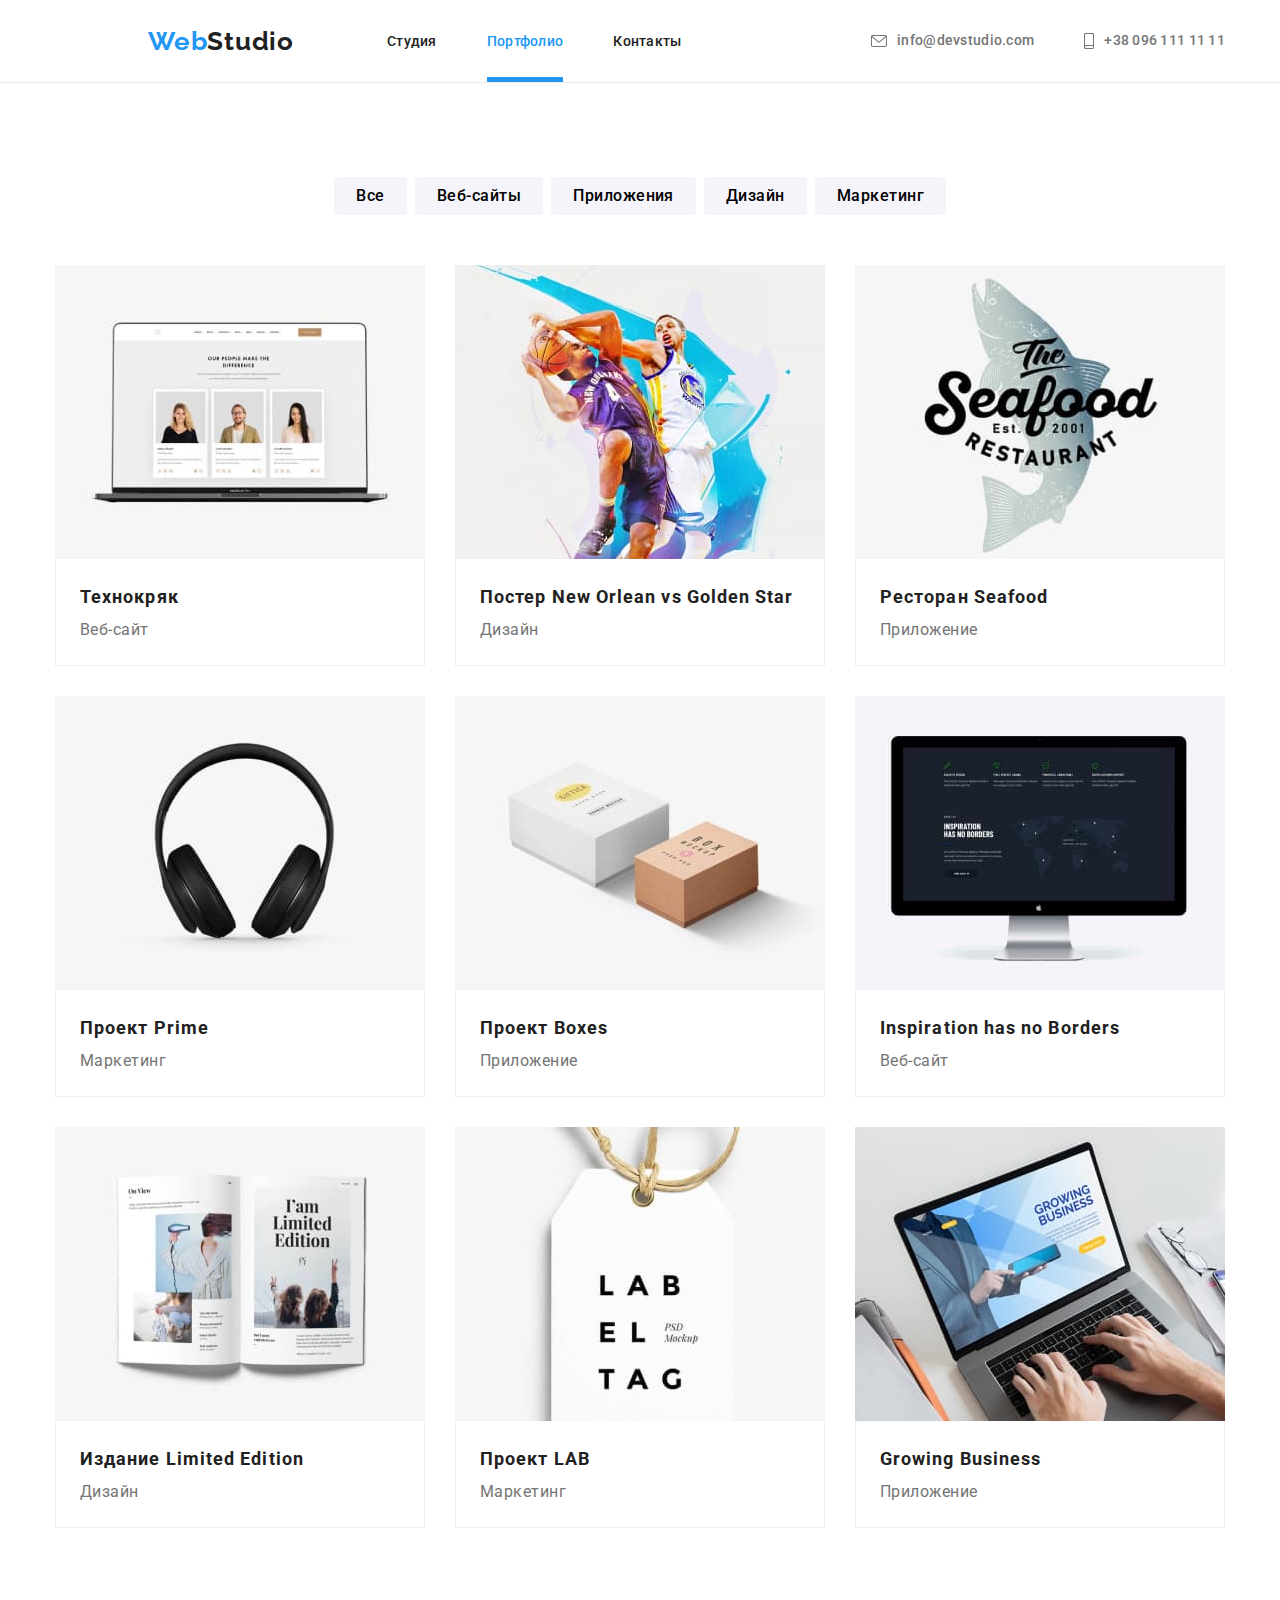
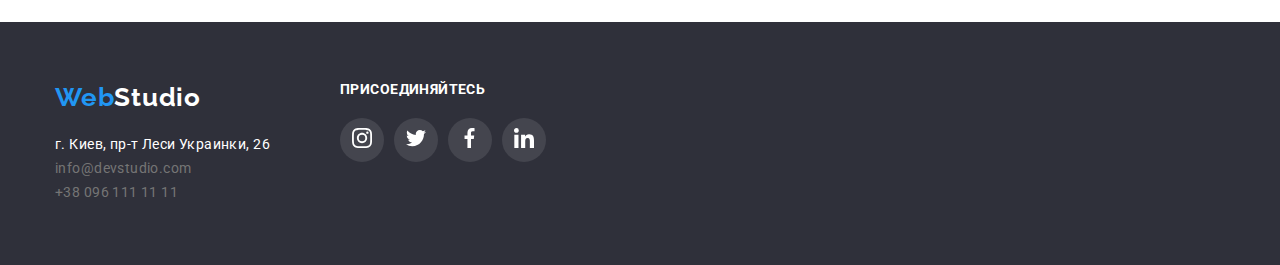
==== portfolio.html @ f40e2939 "Перенесення з hw05-tato" ====
<!DOCTYPE html>
<html lang="en">
<head>
    <meta charset="UTF-8">
    <meta http-equiv="X-UA-Compatible" content="IE=edge">
    <meta name="viewport" content="width=device-width, initial-scale=1.0">
    <title>portfolio</title>
        <!-- Підключення стилів для нормалізації для всіх браузерів -->
    <link rel="stylesheet" href="https://cdnjs.cloudflare.com/ajax/libs/modern-normalize/1.1.0/modern-normalize.min.css">
        <!-- Підключення шрифтів -->
    <link rel="preconnect" href="https://fonts.googleapis.com">
    <link rel="preconnect" href="https://fonts.gstatic.com" crossorigin>
    <link href="https://fonts.googleapis.com/css2?family=Raleway:wght@700&family=Roboto:wght@400;500;700;900&display=swap"
        rel="stylesheet">
        <!-- Підключення стилів  -->
    <link rel="stylesheet" href="./css/style.css">
</head>
    <body>

        <header class="header">
           <div class="container">
                <div class="nav">
                
                    <a href="./index.html" class="logo"><span class="header-logo-decor">Web</span>Studio</a>
                
                    <nav class="nav">
                        <ul class="nav-list">
                            <li class="nav-list-item"><a href="./index.html" class="nav-link">Студия</a></li>
                            <li class="nav-list-item"><a href="./portfolio.html" class="nav-link nav-link-active">Портфолио</a></li>
                            <li class="nav-list-item"><a href="#" class="nav-link">Контакты</a></li>
                        </ul>
                    </nav>
                
                    <ul class="contacts">
                        <li class="item">
                            <a href="mailto:info@devstudio.com" class="contacts-contact">
                                <svg class="icon-contact" width="16px" height="12px">
                                    <use href="./images/icons.svg#icon-email"></use>
                                </svg>
                                info@devstudio.com</a>
                        </li>
                        <li class="item">
                            <a href="tel:+380961111111" class="contacts-contact">
                                <svg class="icon-contact" width="10px" height="16px">
                                    <use href="./images/icons.svg#icon-phone"></use>
                                </svg>
                                +38 096 111 11 11</a>
                        </li>
                    </ul>
                
                </div>
           </div>
        </header>

    <main>

        <section class="section">
            <div class="container">
                 <h1 class="none">Приклади робіт</h1>

                    <ul class="buttons-list">
                        <li class="button-item"><button type="button" class="buttons-button">Все</button></li>
                        <li class="button-item"><button type="button" class="buttons-button">Веб-сайты</button></li>
                        <li class="button-item"><button type="button" class="buttons-button">Приложения</button></li>
                        <li class="button-item"><button type="button" class="buttons-button">Дизайн</button></li>
                        <li class="button-item"><button type="button" class="buttons-button">Маркетинг</button></li>
                    </ul>

                    <ul class="exemples-list">

                        <li class="exemples-item">

                           <a href="#" class="exemples-link">
                                <div class="exemples-hover">
                                                                          
                                    <div class="exempeles-img">
                                        <img src="./images/portfolio/tehnocryk (1).jpg" alt="картинка ноутбука з розробленим сайтом" width="370">
                                        <div class="exemples-product">
                                            <p class="exemples-product-text">
                                                Технокряк это современная площадка распространения коронавируса. Компании используют эту платформу для цифрового
                                                шпионажа и атак на защищённые сервера конкурентов.
                                            </p>
                                        </div>
                                    </div>                                       
                                                                               
                                    <div class="exemple-text">
                                        <h2 class="exemples-title">Технокряк</h2>
                                        <p class="exempel-type">Веб-сайт</p>
                                    </div>                                                                                                  
                                    
                                </div>
                           </a>
                        </li>
            
                        <li class="exemples-item">
                            
                            <a href="#" class="exemples-link">
                               <div class="exemples-hover">

                                    <div class="exempeles-img">
                                        <img src="./images/portfolio/poster (1).jpg" alt="картинка гравців в баскетбол" width="370">
                                        <div class="exemples-product">
                                            <p class="exemples-product-text">
                                                Технокряк это современная площадка распространения коронавируса. Компании используют эту платформу для цифрового
                                                шпионажа и атак на защищённые сервера конкурентов.
                                            </p>
                                        </div>
                                    </div>
                                   
                                    <div class="exemple-text">
                                        <h2 class="exemples-title">Постер New Orlean vs Golden Star</h2>
                                        <p class="exempel-type">Дизайн</p>
                                    </div>
                               </div>
                            </a>
                            
                        </li>
            
                        <li class="exemples-item">
                           
                            <a href="#" class="exemples-link">
                               <div class="exemples-hover">
                                   <div class="exempeles-img">
                                        <img src="./images/portfolio/restaurant (1).jpg" alt="зображення логотипу ресторану" width="370">
                                        <div class="exemples-product">
                                            <p class="exemples-product-text">
                                                Технокряк это современная площадка распространения коронавируса. Компании используют эту платформу для цифрового
                                                шпионажа и атак на защищённые сервера конкурентов.
                                            </p>
                                        </div>
                                    </div>

                                    <div class="exemple-text">
                                        <h2 class="exemples-title">Ресторан Seafood</h2>
                                        <p class="exempel-type">Приложение</p>
                                    </div>
                               </div>
                            </a>

                        </li>
            
                        <li class="exemples-item">
                           
                            <a href="#" class="exemples-link">
                               <div class="exemples-hover">
                                    <div class="exempeles-img">
                                        <img src="./images/portfolio/projec-prime (1).jpg" alt="зображення навушників" width="370">
                                        <div class="exemples-product">
                                            <p class="exemples-product-text">
                                                Технокряк это современная площадка распространения коронавируса. Компании используют эту платформу для цифрового
                                                шпионажа и атак на защищённые сервера конкурентов.
                                            </p>
                                        </div>
                                    </div>

                                    <div class="exemple-text">
                                        <h2 class="exemples-title">Проект Prime</h2>
                                        <p class="exempel-type">Маркетинг</p>
                                    </div>
                               </div>
                            </a>

                        </li>
            
                        <li class="exemples-item">
                           
                            <a href="#" class="exemples-link">
                                <div class="exemples-hover">

                                    <div class="exempeles-img">
                                        <img src="./images/portfolio/boxes (1).jpg" alt="зображення картонних коробок" width="370">
                                        <div class="exemples-product">
                                            <p class="exemples-product-text">
                                                Технокряк это современная площадка распространения коронавируса. Компании используют эту платформу для цифрового
                                                шпионажа и атак на защищённые сервера конкурентов.
                                            </p>
                                        </div>
                                    </div>

                                <div class="exemple-text">
                                    <h2 class="exemples-title">Проект Boxes</h2>
                                    <p class="exempel-type">Приложение</p>
                                </div>
                            </div>
                            </a>

                        </li>
            
                        <li class="exemples-item">
                            
                            <a href="#" class="exemples-link">
                                <div class="exemples-hover">

                                    <div class="exempeles-img">
                                        <img src="./images/portfolio/borders (1).jpg" alt="зображення монітору" width="370">
                                        <div class="exemples-product">
                                            <p class="exemples-product-text">
                                                Технокряк это современная площадка распространения коронавируса. Компании используют эту платформу для цифрового
                                                шпионажа и атак на защищённые сервера конкурентов.
                                            </p>
                                        </div>
                                    </div>

                                    <div class="exemple-text">
                                        <h2 class="exemples-title">Inspiration has no Borders</h2>
                                        <p class="exempel-type">Веб-сайт</p>
                                    </div>
                                </div>
                            </a>

                        </li>
            
                        <li class="exemples-item">
                            
                            <a href="#" class="exemples-link">
                                <div class="exemples-hover">

                                    <div class="exempeles-img">
                                        <img src="./images/portfolio/limited-idition (1).jpg" alt="зображення книги" width="370">
                                        <div class="exemples-product">
                                            <p class="exemples-product-text">
                                                Технокряк это современная площадка распространения коронавируса. Компании используют эту платформу для цифрового
                                                шпионажа и атак на защищённые сервера конкурентов.
                                            </p>
                                        </div>
                                    </div>
                                    
                                    <div class="exemple-text">
                                        <h2 class="exemples-title">Издание Limited Edition</h2>
                                        <p class="exempel-type">Дизайн</p>
                                    </div>
                                </div>
                            </a>

                        </li>
            
                        <li class="exemples-item">
                            
                            <a href="#" class="exemples-link">
                               <div class="exemples-hover">

                                    <div class="exempeles-img">
                                        <img src="./images/portfolio/lab (1).jpg" alt="зображення ярлика" width="370">
                                        <div class="exemples-product">
                                            <p class="exemples-product-text">
                                                Технокряк это современная площадка распространения коронавируса. Компании используют эту платформу для цифрового
                                                шпионажа и атак на защищённые сервера конкурентов.
                                            </p>
                                        </div>
                                    </div>
                                    
                                    <div class="exemple-text">
                                        <h2 class="exemples-title">Проект LAB</h2>
                                        <p class="exempel-type">Маркетинг</p>
                                    </div>
                               </div>
                            </a>

                        </li>
            
                        <li class="exemples-item">
                            
                            <a href="#" class="exemples-link">
                               <div class="exemples-hover">

                                    <div class="exempeles-img">
                                        <img src="./images/portfolio/growing-business (1).jpg" alt="зображення ноутбука з додатком" width="370">
                                        <div class="exemples-product">
                                            <p class="exemples-product-text">
                                                Технокряк это современная площадка распространения коронавируса. Компании используют эту платформу для цифрового
                                                шпионажа и атак на защищённые сервера конкурентов.
                                            </p>
                                        </div>
                                    </div>
                                    
                                    <div class="exemple-text">
                                        <h2 class="exemples-title">Growing Business</h2>
                                        <p class="exempel-type">Приложение</p>
                                    </div>
                               </div>
                            </a>

                        </li>            
                    </ul>          
              
            </div>  

        </section>       
        
    </main>

    <footer class="footer">
    
        <div class="container footer-blok">
            <div class="address">
                <a href="./index.html" class="footer-logo"><span class="footer-logo-decor">Web</span>Studio</a>
                <address>
                    <ul class="footer-adress-list">
                        <li><a href="#" class="address-post">г. Киев, пр-т Леси Украинки, 26</a></li>
                        <li><a href="mailto:info@devstudio.com" class="address-email">info@devstudio.com</a></li>
                        <li><a href="tel:+380961111111" class="address-tel">+38 096 111 11 11</a></li>
                    </ul>
                </address>
            </div>
            
            <div class="join">
                <h2 class="join-title">присоединяйтесь</h2>
                <ul class="join-list">
                    <li class="join-item">
                        <a href="#" class="join-link">
                            <svg class="join-img">
                                <use href="./images/icons.svg#icon-instagram"></use>
                            </svg>
                        </a>
                    </li>
                    <li class="join-item">
                        <a href="#" class="join-link">
                            <svg class="join-img">
                                <use href="./images/icons.svg#icon-twitter"></use>
                            </svg>
                        </a>
                    </li>
                    <li class="join-item">
                        <a href="#" class="join-link">
                            <svg class="join-img">
                                <use href="./images/icons.svg#icon-facebook"></use>
                            </svg>
                        </a>
                    </li>
                    <li class="join-item">
                        <a href="#" class="join-link">
                            <svg class="join-img">
                                <use href="./images/icons.svg#icon-linkedin"></use>
                            </svg>
                        </a>
                    </li>
                </ul>
            </div>
        </div>
    
    </footer>

    </body>
</html>
---- css/style.css ----
/* Загальні налуштування для всієї сторінки */
:root {
  --text-color: #212121;
  --hover-color: #2196f3;
  --second-color: #757575;
  --background-color: #2f303a;
  --wait: #ffffff;
  --buttom-color: #f5f4fa;
  --icon-color: #afb1b8;
  --border-color: #eeeeee;
}

ul {
  padding: 0;
  margin: 0px;
  list-style-type: none;
}

body {
  font-family: "Roboto";
  color: var(--text-color);
}

h1,
h2,
h3,
p,
ul {
  margin: 0;
  padding: 0;
}

.container {
  max-width: 1200px;
  padding: 0 15px;
  margin-left: auto;
  margin-right: auto;
}

.section {
  padding-top: 94px;
  padding-bottom: 94px;
}

/* HEADER */

.header {
  border-bottom: 1px solid #ececec;
}

.nav {
  display: flex;
  align-items: center;
}

.logo {
  text-decoration: none;
  font-family: "Raleway";
  font-size: 26px;
  font-weight: 700;
  line-height: 1.19;
  letter-spacing: 0.03em;
  color: var(--text-color);
}

.header-logo-decor {
  color: var(--hover-color);
}

.logo:hover,
.logo:focus {
  color: var(--hover-color);
  background-color: var(--wait);
  transition-duration: 250ms;
}

.nav {
  margin-left: 93px;
}

.nav-list {
  display: flex;
}

.nav-list-item + .nav-list-item {
  margin-left: 50px;
}

.nav-list-item {
  position: relative;
  padding: 32px 0;
}

.nav-link {
  padding: 32px 0;
  text-decoration: none;
  font-weight: 500;
  font-size: 14px;
  line-height: 1.14;
  letter-spacing: 0.02em;
  color: var(--text-color);
}

.nav-link:hover,
.nav-link:focus {
  color: var(--hover-color);
  background: var(--whait);
  transition-duration: 250ms;
}

.nav-link-active {
  color: var(--hover-color);
}

.nav-link-active::after {
  content: "";
  display: block;
  width: 100%;
  height: 5px;
  background: var(--hover-color);

  position: absolute;
  left: 0;
  bottom: 0;
}

.contacts {
  display: flex;
  margin-left: auto;
}

.contacts .item + .item {
  margin-left: 50px;
}

.contacts-contact {
  display: flex;
  align-items: center;
  padding: 32px 0;
  text-decoration: none;
  font-weight: 500;
  font-size: 14px;
  line-height: 1.14;
  color: var(--second-color);
  letter-spacing: 0.02em;
  fill: var(--second-color);
}

.icon-contact {
  margin-right: 10px;
  align-items: baseline;
}

.contacts-contact:hover,
.icon-contact:hover,
.contacts-contact:focus,
.icon-contact:focus {
  color: var(--hover-color);
  fill: var(--hover-color);
  background: var(--white);
  transition-duration: 250ms;
}

/* BANER SECTION */

.baner {
  background-color: var(--background-color);
  text-align: center;

  max-width: 1600px;
  background-image: linear-gradient(
      to right,
      rgba(47, 48, 58, 0.4),
      rgba(47, 48, 58, 0.4)
    ),
    url("../images/index/baner_svg.svg");
  padding-top: 200px;
  padding-bottom: 200px;
}

.baner-container {
  justify-content: center;
}

.baner-title {
  margin-bottom: 30px;

  color: var(--wait);
  font-weight: 900;
  font-size: 44px;
  line-height: 1.36;
  letter-spacing: 0.06em;
  text-transform: uppercase;
}

.baner-button {
  width: 200px;
  height: 50px;

  font-family: roboto;
  background-color: var(--hover-color);
  color: var(--wait);

  box-shadow: 0px 4px 4px rgba(0, 0, 0, 0.15);
  border-radius: 4px;
  cursor: pointer;
}

.baner-button:hover,
:focus {
  color: var(--second-color);
  transition-duration: 250ms;
}

/* SKILLS SECTION*/

.none {
  position: absolute;
  width: 1px;
  height: 1px;
  margin: -1px;
  padding: 0;
  overflow: hidden;
  border: 0;
  clip: rect(0 0 0 0);
}

.skills-list {
  display: flex;
}

.skills-item + .skills-item {
  margin-left: 30px;
}

.skills-title {
  margin-bottom: 10px;
  font-weight: 700;
  font-size: 14px;
  line-height: 1.14;
  color: var(--text-color-color);
  letter-spacing: 0.03em;
  text-transform: uppercase;
}

.skills-text {
  margin-top: 0px;
  font-weight: normal;
  font-size: 14px;
  line-height: 1.71;
  letter-spacing: 0.03em;
  color: var(--second-color);
}

.skills-img {
  display: inline-flex;
  align-items: center;
  justify-content: center;
  width: 270px;
  height: 120px;
  background: var(--buttom-color);
  justify-content: center;
}

.s-item {
  border-radius: 4px;
  width: 70px;
  height: 70px;
}

/* WHAT WE DO SECTION */

.what-we-do {
  padding-top: 0px;
}

.what-we-do-list {
  display: flex;
}

.what-we-do-img + .what-we-do-img {
  margin-left: 30px;
}

.what-we-do-title {
  text-align: center;
  margin-bottom: 50px;

  font-weight: 700;
  font-size: 36px;
  line-height: 1.16;
  letter-spacing: 0.03em;
}

img {
  display: block;
  max-width: 100%;
  height: auto;
}

.what-we-do-img {
  position: relative;
}

.what-we-do-poster {
  width: 100%;
  height: 70px;
  background: rgba(47, 48, 58, 0.8);

  position: absolute;
  bottom: 0;
  left: 0;
}

.what-we-do-text {
  font-weight: 700;
  font-size: 14px;
  line-height: 1.14;
  text-align: center;
  letter-spacing: 0.03em;
  text-transform: uppercase;
  color: var(--wait);

  padding-top: 27px;
  padding-bottom: 27px;
}

/* WE SECTION */

.we {
  background-color: var(--buttom-color);
}

.we-title {
  font-weight: 700;
  font-size: 36px;
  line-height: 1.16;
  letter-spacing: 0.03em;
  text-align: center;

  margin-bottom: 50px;
}

.we-list {
  display: flex;
  padding-bottom: 94px;
}

.we-list-item + .we-list-item {
  margin-left: 30px;
}

.we-list-item {
  border-radius: 0px 0px 4px 4px;
  box-shadow: 0px 1px 3px rgba(0, 0, 0, 0.12), 0px 1px 1px rgba(0, 0, 0, 0.14),
    0px 2px 1px rgba(0, 0, 0, 0.2);
}

.we-block {
  margin-top: 30px;
}

.we-name {
  margin-top: 0;
  margin-bottom: 10px;
  text-align: center;

  font-weight: 500;
  font-size: 16px;
  line-height: 1.18;
  letter-spacing: 0.03em;
  color: var(--text-color);
}

.we-proffesion {
  margin-top: 0;
  margin-bottom: 30px;
  text-align: center;
  font-size: 16px;
  line-height: 1.18;
  letter-spacing: 0.03em;
  color: var(--second-color);
}

.social {
  display: flex;
  justify-content: center;
}

.social-links + .social-links {
  margin-left: 10px;
}

.social-item {
  width: 20px;
  height: 20px;
}

.social-links {
  display: inline-flex;
  justify-content: center;
  align-items: center;
  width: 44px;
  height: 44px;
  border-radius: 50%;
  fill: #afb1b8;
  margin-bottom: 42px;
}

.social-links:hover {
  width: 44px;
  height: 44px;
  border-radius: 50%;
  background: var(--hover-color);
  fill: var(--wait);
  transition-duration: 250ms;
}

.social-links:focus {
  fill: var(--wait);
  transition-duration: 250ms;
}

/* CLIENT SECTION */

.client-logo {
  display: flex;
  justify-content: center;
}

.client-title {
  font-weight: 700;
  font-size: 36px;
  line-height: 42px;
  text-align: center;
  letter-spacing: 0.03em;
  padding-bottom: 50px;
}

.client-link {
  display: inline-flex;
  align-items: center;
  justify-content: center;
  width: 170px;
  height: 92px;
  border: 1px solid var(--icon-color);
  box-sizing: border-box;
  border-radius: 4px;

  fill: var(--icon-color);
}

.client-link:hover,
.client-link:focus {
  background: var(--whait);
  fill: var(--hover-color);
  border: 1px solid var(--hover-color);
  cursor: pointer;
  transition-duration: 250ms;
}

.client-item + .client-item {
  margin-left: 30px;
}

.client-1 {
  width: 41px;
  height: 47px;
}

.client-2 {
  width: 40px;
  height: 52px;
}

.client-3 {
  width: 44px;
  height: 41px;
}

.client-4 {
  width: 84px;
  height: 41px;
}

.client-5 {
  width: 63px;
  height: 45px;
}

.client-6 {
  width: 94px;
  height: 44px;
}

/* FOOTER для всіх сторінок*/

.footer {
  background-color: var(--background-color);
  padding-top: 60px;
  padding-bottom: 60px;
}

.footer-blok {
  display: flex;
}

.footer-logo {
  text-decoration: none;
  color: var(--wait);
  font-family: Raleway;
  font-weight: 700;
  font-size: 26px;
  line-height: 1.19;
  letter-spacing: 0.03em;
}

.footer-logo-decor {
  color: var(--hover-color);
}

.footer-logo:hover,
.footer-logo:focus {
  color: var(--hover-color);
  background-color: var(--second-color);
  transition-duration: 250ms;
}

address {
  margin-top: 20px;
}

.address-post {
  font-style: normal;
  text-decoration: none;
  font-size: 14px;
  line-height: 1.71;
  letter-spacing: 0.03em;
  color: var(--wait);
}

.address-email,
.address-tel {
  font-style: normal;
  text-decoration: none;
  font-weight: normal;
  font-size: 14px;
  line-height: 1.71;
  letter-spacing: 0.03em;
  color: var(--second-color);
}

.address-email:hover,
:focus,
.address-tel:hover,
:focus,
.address-post:hover,
:focus {
  color: var(--hover-color);
  transition-duration: 250ms;
}

.join {
  margin-left: 70px;
}

.join-title {
  font-weight: 700;
  font-size: 14px;
  line-height: 1.14;
  letter-spacing: 0.03em;
  text-transform: uppercase;

  color: var(--wait);
  margin-bottom: 20px;
}

.join-list {
  display: flex;
}

.join-item + .join-item {
  margin-left: 10px;
}

.join-item {
  display: inline-flex;
  justify-content: center;
  align-items: center;
  width: 44px;
  height: 44px;
  border-radius: 50%;
  background: rgba(255, 255, 255, 0.1);
}

.join-item:hover,
.join-item:focus {
  background-color: var(--hover-color);
  cursor: pointer;
  transition-duration: 250ms;
}

.join-img {
  width: 20px;
  height: 20px;
  fill: var(--wait);
}

/* СТОРІНКА PORTFOLIO */

/* BUTTON SECTION */

.buttons-button {
  border: 0;
  background-color: var(--buttom-color);
  border-radius: 4px;
  cursor: pointer;
  font-weight: 500;
  font-size: 16px;
  line-height: 1.62;
  letter-spacing: 0.03em;

  min-width: 73px;
  padding: 6px 22px;
}

.buttons-button:hover,
:focus {
  background-color: var(--hover-color);
  color: var(--wait);
  transition-duration: 250ms;
  box-shadow: 0px 3px 1px rgba(0, 0, 0, 0.1), 0px 1px 2px rgba(0, 0, 0, 0.08),
    0px 2px 2px rgba(0, 0, 0, 0.12);
}

.buttons-list {
  display: flex;
  justify-content: center;
  margin-bottom: 50px;
}

.button-item + .button-item {
  margin-left: 8px;
}

/* EXEMPL SECTION*/

.exemples-item {
  position: relative;
  margin-left: 30px;
  margin-top: 30px;
  flex-basis: calc((100% - 90px) / 3);
}

.exemples-link {
  text-decoration: none;
}

.test::before {
  position: absolute;
  content: "";
  width: 100%;
  height: 100%;
  background: rgba(33, 150, 243, 0.9);
}

.exemples-link:hover,
.exemples-link:focus {
  box-sizing: border-box;
  transition-duration: 250ms;
}

.exemple-text {
  padding: 20px 24px;
  border-bottom: 1px solid var(--border-color);
  border-right: 1px solid var(--border-color);
  border-left: 1px solid var(--border-color);
}

.exemples-title {
  font-weight: 700;
  font-size: 18px;
  line-height: 2;
  letter-spacing: 0.06em;
  color: var(--text-color);
}

.exemples-list {
  display: flex;
  flex-wrap: wrap;
  margin-left: -30px;
  margin-top: -30px;
}

.exempel-type {
  font-size: 16px;
  line-height: 1.87;
  letter-spacing: 0.03em;
  color: var(--second-color);
}
.exemples-hover:hover {
  box-shadow: 0px 1px 1px rgba(0, 0, 0, 0.12), 0px 4px 4px rgba(0, 0, 0, 0.06),
    1px 4px 6px rgba(0, 0, 0, 0.16);
  transition-duration: 250ms;
}

.exemples-hover:hover .exemples-product {
  transform: translateY(0);
  transform: transform 250ms cubic-bezier(0.4, 0, 0.2, 1);
}

.exempeles-img {
  position: relative;
  overflow: hidden;
}

.exemples-product {
  position: absolute;
  top: 0;
  left: 0;

  width: 100%;
  height: 100%;
  background: rgba(33, 150, 243, 0.9);

  transform: translateY(100%);
  transition: transform 250ms cubic-bezier(0.4, 0, 0.2, 1);
}

.exemples-product-text {
  font-size: 18px;
  line-height: 1.55;
  letter-spacing: 0.03em;
  color: var(--wait);

  padding: 24px 63px;
}

/* MODAL */

.backdrop {
  position: fixed;
  top: 0;
  left: 0;
  width: 100%;
  height: 100%;

  background: rgba(0, 0, 0, 0.2);
}

.modal {
  position: absolute;
  width: 528px;
  height: 581px;
  top: 50%;
  left: 50%;
  transform: translate(-50%, -50%);
  background: var(--wait);
}

.close {
  position: absolute;
  top: 17px;
  right: 17px;

  width: 11px;
  height: 11px;

  cursor: pointer;
  border: none;
  background-image: url("../images/index/close.svg");
}

.backdrop.is-hidden {
  opacity: 0;
  pointer-events: none;
}
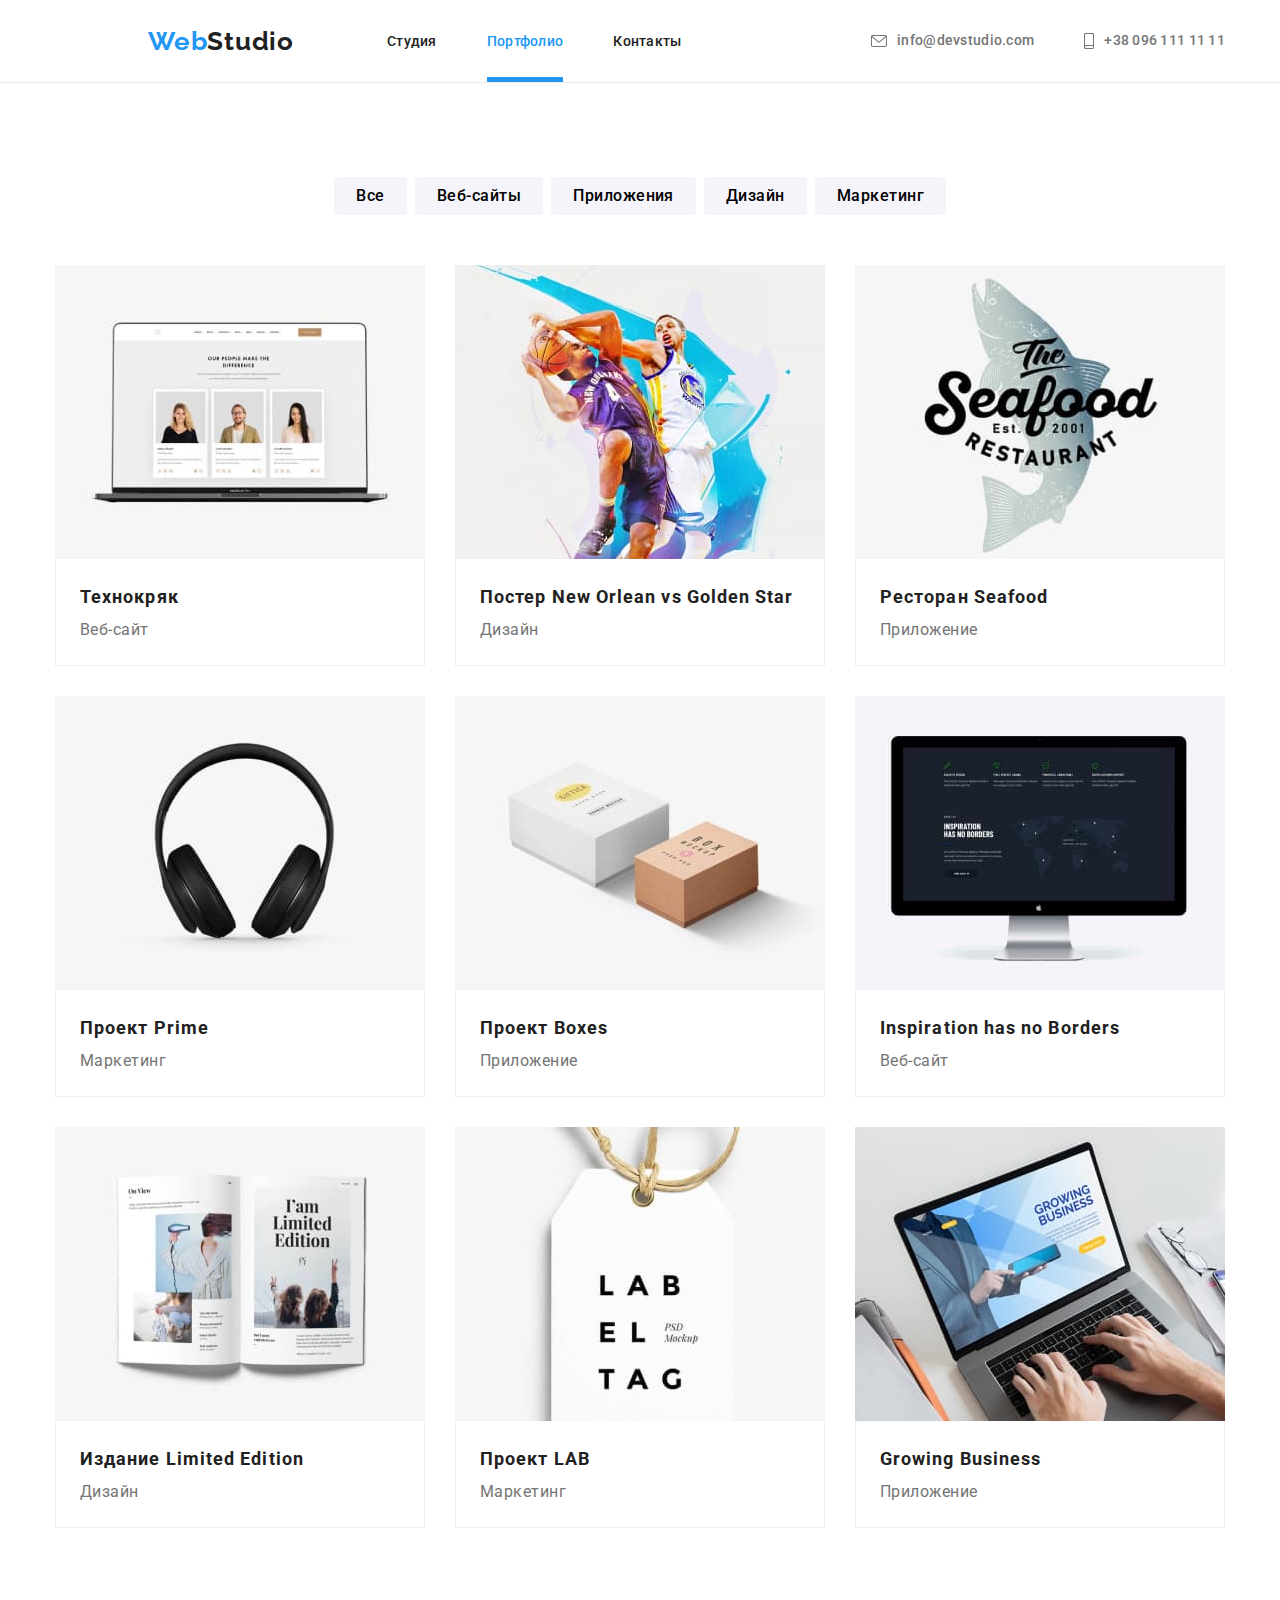
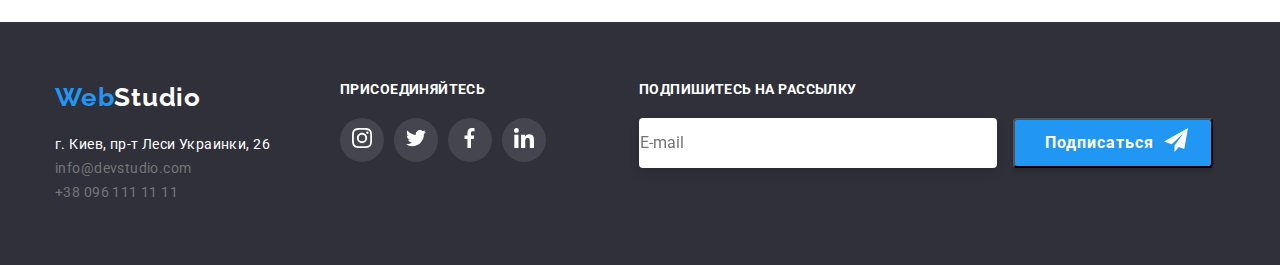
==== commit 634a56b1: "Додано підписку в футер" ====
--- a/portfolio.html
+++ b/portfolio.html
@@ -336,6 +336,21 @@
                     </li>
                 </ul>
             </div>
+
+            <div class="subscribe">
+                <h2 class="subscribe-title">Подпишитесь на рассылку</h2>
+                <input type="email" name="user-email" class="subscribe-input" placeholder="E-mail">
+            
+                <button href="#" class="subscribe-button">
+                    <p class="subscribe-button-text">Подписаться
+                        <svg class="subscribe-button-img">
+                            <use href="images/icons.svg#icon-telegram"></use>
+                        </svg>
+                    </p>
+            
+                </button>            
+            </div>
+
         </div>
     
     </footer>
--- a/css/style.css
+++ b/css/style.css
@@ -559,7 +559,7 @@
   color: var(--hover-color);
   transition-duration: 250ms;
 }
-
+/* FOOTER - section join */
 .join {
   margin-left: 70px;
 }
@@ -606,6 +606,65 @@
   fill: var(--wait);
 }
 
+/* FOOTER - section subscribe */
+.subscribe {
+  margin-left: 93px;
+}
+.subscribe-title {
+  font-weight: 700;
+  font-size: 14px;
+  line-height: 1.14;
+  letter-spacing: 0.03em;
+  text-transform: uppercase;
+
+  color: var(--wait);
+  margin-bottom: 20px;
+}
+
+.subscribe-input {
+  width: 358px;
+  height: 50px;
+  border: 1px solid rgba(255, 255, 255, 0.3);
+  filter: drop-shadow(0px 4px 4px rgba(0, 0, 0, 0.15));
+  border-radius: 4px;
+}
+
+.subscribe-input:focus {
+  background: var(--wait);
+  color: var(--text-color);
+}
+
+.subscribe-button {
+  width: 200px;
+  height: 50px;
+  padding-left: 30px;
+  margin-left: 12px;
+
+  box-shadow: 0px 4px 4px rgba(0, 0, 0, 0.15);
+  border-radius: 4px;
+  background: var(--hover-color);
+
+  cursor: pointer;
+}
+
+.subscribe-button-text {
+  font-weight: 700;
+  font-size: 16px;
+  line-height: 1.87;
+  letter-spacing: 0.06em;
+
+  text-align: left;
+
+  color: var(--wait);
+}
+
+.subscribe-button-img {
+  position: absolute;
+  width: 24px;
+  height: 24px;
+  margin-left: 10px;
+}
+
 /* СТОРІНКА PORTFOLIO */
 
 /* BUTTON SECTION */
@@ -750,28 +809,161 @@
 
 .modal {
   position: absolute;
+
   width: 528px;
   height: 581px;
   top: 50%;
   left: 50%;
+  padding: 40px;
+
   transform: translate(-50%, -50%);
   background: var(--wait);
 }
 
 .close {
   position: absolute;
-  top: 17px;
-  right: 17px;
-
-  width: 11px;
-  height: 11px;
+  top: 8px;
+  right: 8px;
+
+  width: 30px;
+  height: 30px;
+  padding: 0;
+  background: var(--wait);
+  border: 1px solid rgba(0, 0, 0, 0.1);
+  border-radius: 50%;
 
   cursor: pointer;
-  border: none;
-  background-image: url("../images/index/close.svg");
+}
+
+.close:hover {
+  fill: var(--hover-color);
 }
 
 .backdrop.is-hidden {
   opacity: 0;
   pointer-events: none;
 }
+
+textarea {
+  resize: none;
+}
+
+.modal-title {
+  margin-bottom: 12px;
+
+  text-align: center;
+
+  font-weight: 700;
+  font-size: 20px;
+  line-height: 1.15;
+  letter-spacing: 0.03em;
+}
+
+.form-items {
+  display: flex;
+  flex-direction: column;
+
+  margin-bottom: 10px;
+}
+
+.form-items > label {
+  margin-bottom: 4px;
+}
+
+.form-items-input {
+  padding-left: 40px;
+  height: 40px;
+  border: 1px solid rgba(33, 33, 33, 0.2);
+  border-radius: 4px;
+}
+
+.form-items-input:focus {
+  background: none;
+  color: var(--text-color);
+}
+
+.form-items-input:focus + .form-icon-img {
+  fill: var(--hover-color);
+}
+
+#commit {
+  widows: 100%;
+  height: 120px;
+  border: 1px solid rgba(33, 33, 33, 0.2);
+  border-radius: 4px;
+}
+
+.form-checkbox {
+  display: flex;
+  align-items: center;
+}
+
+.form-checkbox > input {
+  width: 16px;
+  height: 15px;
+  margin-right: 9px;
+}
+
+.form-checkbox > label {
+  font-size: 14px;
+  line-height: 1.71;
+  letter-spacing: 0.03em;
+  color: var(--second-color);
+}
+
+.contract {
+  margin-left: 5px;
+}
+
+.form-button {
+  padding: 10px 55px;
+
+  margin-top: 20px;
+
+  background: var(--hover-color);
+  box-shadow: 0px 4px 4px rgba(0, 0, 0, 0.15);
+  border-radius: 4px;
+  color: var(--wait);
+
+  font-weight: 700;
+  font-size: 16px;
+  line-height: 1.87;
+  letter-spacing: 0.06em;
+}
+
+.form-button:hover {
+  cursor: pointer;
+}
+
+.send-button {
+  display: flex;
+  justify-content: center;
+  align-items: center;
+}
+
+input {
+  padding: 0;
+  margin: 0;
+}
+
+textarea:focus {
+  background: none;
+  color: var(--text-color);
+}
+
+.icon-form {
+  position: relative;
+}
+
+.form-icon-img {
+  position: absolute;
+  top: 50%;
+  left: 15px;
+
+  transform: translatey(50%);
+
+  display: inline-block;
+
+  width: 12px;
+  height: 12px;
+}
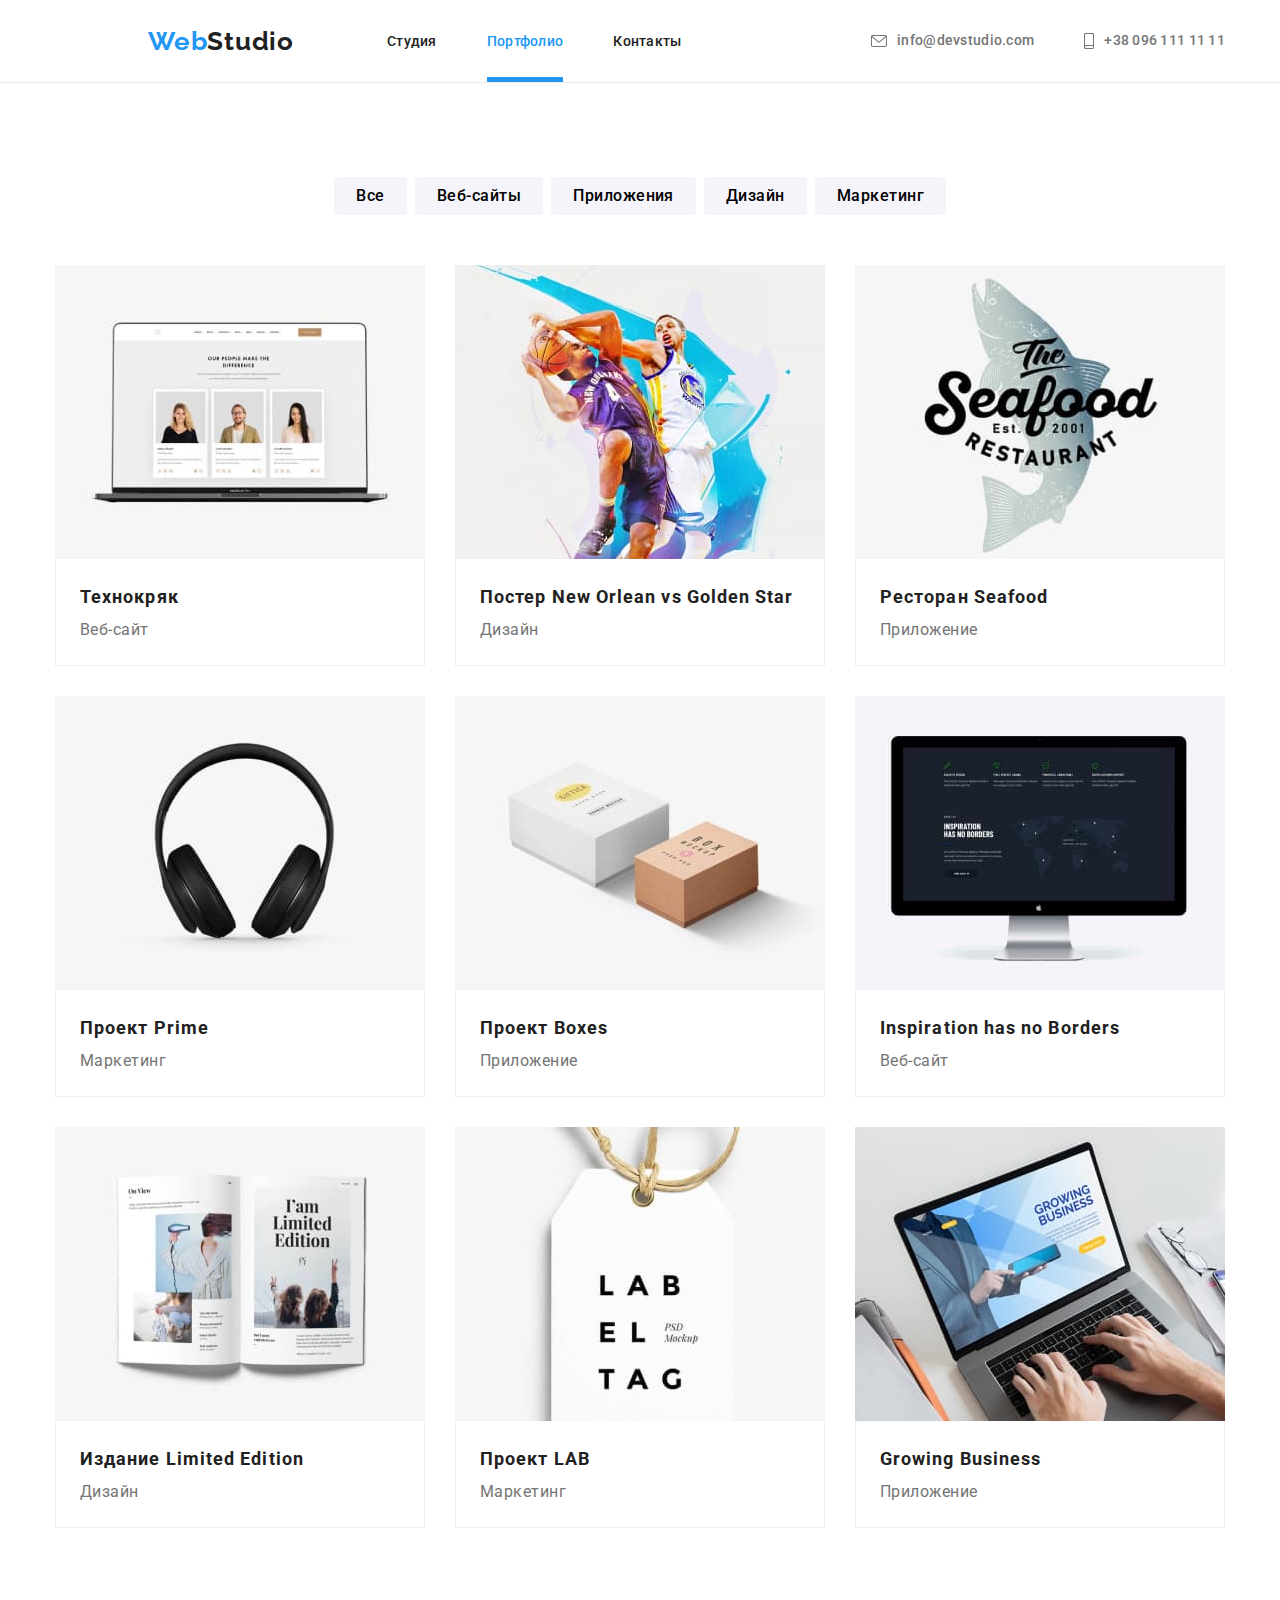
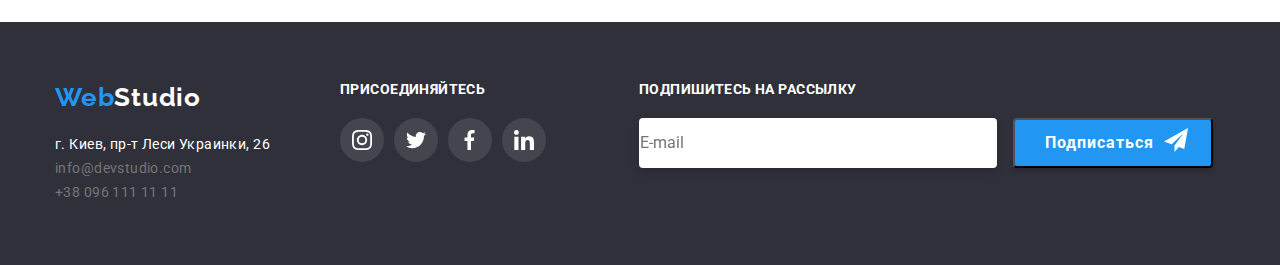
==== commit 607c3a07: "Футер портфоліо виправлено" ====
--- a/portfolio.html
+++ b/portfolio.html
@@ -338,17 +338,23 @@
             </div>
 
             <div class="subscribe">
+            
                 <h2 class="subscribe-title">Подпишитесь на рассылку</h2>
-                <input type="email" name="user-email" class="subscribe-input" placeholder="E-mail">
-            
-                <button href="#" class="subscribe-button">
-                    <p class="subscribe-button-text">Подписаться
-                        <svg class="subscribe-button-img">
-                            <use href="images/icons.svg#icon-telegram"></use>
-                        </svg>
-                    </p>
-            
-                </button>            
+                <form action="#">
+                    <input type="email" name="user-email" class="subscribe-input" placeholder="E-mail">
+            
+                    <button href="#" class="subscribe-button">
+            
+                        <p class="subscribe-button-text">Подписаться
+                            <svg class="subscribe-button-img">
+                                <use href="images/icons.svg#icon-telegram"></use>
+                            </svg>
+                        </p>
+            
+                    </button>
+                </form>
+            
+            
             </div>
 
         </div>
--- a/css/style.css
+++ b/css/style.css
@@ -54,6 +54,8 @@
 }
 
 .logo {
+  padding: 25px 0;
+
   text-decoration: none;
   font-family: "Raleway";
   font-size: 26px;
@@ -61,6 +63,8 @@
   line-height: 1.19;
   letter-spacing: 0.03em;
   color: var(--text-color);
+
+  transition: color 250ms cubic-bezier(0.4, 0, 0.2, 1);
 }
 
 .header-logo-decor {
@@ -70,8 +74,6 @@
 .logo:hover,
 .logo:focus {
   color: var(--hover-color);
-  background-color: var(--wait);
-  transition-duration: 250ms;
 }
 
 .nav {
@@ -99,13 +101,13 @@
   line-height: 1.14;
   letter-spacing: 0.02em;
   color: var(--text-color);
+
+  transition: color 250ms cubic-bezier(0.4, 0, 0.2, 1);
 }
 
 .nav-link:hover,
 .nav-link:focus {
   color: var(--hover-color);
-  background: var(--whait);
-  transition-duration: 250ms;
 }
 
 .nav-link-active {
@@ -137,6 +139,7 @@
   display: flex;
   align-items: center;
   padding: 32px 0;
+
   text-decoration: none;
   font-weight: 500;
   font-size: 14px;
@@ -144,6 +147,9 @@
   color: var(--second-color);
   letter-spacing: 0.02em;
   fill: var(--second-color);
+
+  transition: color 250ms cubic-bezier(0.4, 0, 0.2, 1);
+  transition: fill 250ms cubic-bezier(0.4, 0, 0.2, 1);
 }
 
 .icon-contact {
@@ -157,14 +163,12 @@
 .icon-contact:focus {
   color: var(--hover-color);
   fill: var(--hover-color);
-  background: var(--white);
-  transition-duration: 250ms;
 }
 
 /* BANER SECTION */
 
 .baner {
-  background-color: var(--background-color);
+  background: var(--background-color);
   text-align: center;
 
   max-width: 1600px;
@@ -198,7 +202,7 @@
   height: 50px;
 
   font-family: roboto;
-  background-color: var(--hover-color);
+  background: var(--hover-color);
   color: var(--wait);
 
   box-shadow: 0px 4px 4px rgba(0, 0, 0, 0.15);
@@ -207,9 +211,8 @@
 }
 
 .baner-button:hover,
-:focus {
-  color: var(--second-color);
-  transition-duration: 250ms;
+.baner-button:focus {
+  cursor: pointer;
 }
 
 /* SKILLS SECTION*/
@@ -328,7 +331,7 @@
 /* WE SECTION */
 
 .we {
-  background-color: var(--buttom-color);
+  background: var(--buttom-color);
 }
 
 .we-title {
@@ -343,7 +346,6 @@
 
 .we-list {
   display: flex;
-  padding-bottom: 94px;
 }
 
 .we-list-item + .we-list-item {
@@ -405,20 +407,14 @@
   border-radius: 50%;
   fill: #afb1b8;
   margin-bottom: 42px;
-}
-
-.social-links:hover {
-  width: 44px;
-  height: 44px;
-  border-radius: 50%;
+
+  transition: background, fill 250ms cubic-bezier(0.4, 0, 0.2, 1);
+}
+
+.social-links:hover,
+.social-links:focus {
   background: var(--hover-color);
   fill: var(--wait);
-  transition-duration: 250ms;
-}
-
-.social-links:focus {
-  fill: var(--wait);
-  transition-duration: 250ms;
 }
 
 /* CLIENT SECTION */
@@ -448,15 +444,15 @@
   border-radius: 4px;
 
   fill: var(--icon-color);
+
+  transition: border, fill 250ms cubic-bezier(0.4, 0, 0.2, 1);
 }
 
 .client-link:hover,
 .client-link:focus {
-  background: var(--whait);
   fill: var(--hover-color);
   border: 1px solid var(--hover-color);
   cursor: pointer;
-  transition-duration: 250ms;
 }
 
 .client-item + .client-item {
@@ -496,7 +492,7 @@
 /* FOOTER для всіх сторінок*/
 
 .footer {
-  background-color: var(--background-color);
+  background: var(--background-color);
   padding-top: 60px;
   padding-bottom: 60px;
 }
@@ -513,6 +509,8 @@
   font-size: 26px;
   line-height: 1.19;
   letter-spacing: 0.03em;
+
+  transition: color 250ms cubic-bezier(0.4, 0, 0.2, 1);
 }
 
 .footer-logo-decor {
@@ -522,8 +520,6 @@
 .footer-logo:hover,
 .footer-logo:focus {
   color: var(--hover-color);
-  background-color: var(--second-color);
-  transition-duration: 250ms;
 }
 
 address {
@@ -537,6 +533,8 @@
   line-height: 1.71;
   letter-spacing: 0.03em;
   color: var(--wait);
+
+  transition: color 250ms cubic-bezier(0.4, 0, 0.2, 1);
 }
 
 .address-email,
@@ -548,16 +546,17 @@
   line-height: 1.71;
   letter-spacing: 0.03em;
   color: var(--second-color);
+
+  transition: color 250ms cubic-bezier(0.4, 0, 0.2, 1);
 }
 
 .address-email:hover,
-:focus,
+.address-email:focus,
 .address-tel:hover,
-:focus,
+.address-tel:focus,
 .address-post:hover,
-:focus {
+.address-post:focus {
   color: var(--hover-color);
-  transition-duration: 250ms;
 }
 /* FOOTER - section join */
 .join {
@@ -584,20 +583,26 @@
 }
 
 .join-item {
+  width: 44px;
+  height: 44px;
+  border-radius: 50%;
+}
+
+.join-link {
   display: inline-flex;
   justify-content: center;
   align-items: center;
-  width: 44px;
-  height: 44px;
+  width: 100%;
+  height: 100%;
   border-radius: 50%;
   background: rgba(255, 255, 255, 0.1);
-}
-
-.join-item:hover,
-.join-item:focus {
-  background-color: var(--hover-color);
+  transition: background 250ms cubic-bezier(0.4, 0, 0.2, 1);
+}
+
+.join-link:hover,
+.join-link:focus {
+  background: var(--hover-color);
   cursor: pointer;
-  transition-duration: 250ms;
 }
 
 .join-img {
@@ -629,11 +634,6 @@
   border-radius: 4px;
 }
 
-.subscribe-input:focus {
-  background: var(--wait);
-  color: var(--text-color);
-}
-
 .subscribe-button {
   width: 200px;
   height: 50px;
@@ -671,7 +671,7 @@
 
 .buttons-button {
   border: 0;
-  background-color: var(--buttom-color);
+  background: var(--buttom-color);
   border-radius: 4px;
   cursor: pointer;
   font-weight: 500;
@@ -681,13 +681,14 @@
 
   min-width: 73px;
   padding: 6px 22px;
+
+  transition: color, background 250ms cubic-bezier(0.4, 0, 0.2, 1);
 }
 
 .buttons-button:hover,
-:focus {
-  background-color: var(--hover-color);
-  color: var(--wait);
-  transition-duration: 250ms;
+.buttons-button:focus {
+  background: var(--hover-color);
+  color: var(--wait);
   box-shadow: 0px 3px 1px rgba(0, 0, 0, 0.1), 0px 1px 2px rgba(0, 0, 0, 0.08),
     0px 2px 2px rgba(0, 0, 0, 0.12);
 }
@@ -715,20 +716,6 @@
   text-decoration: none;
 }
 
-.test::before {
-  position: absolute;
-  content: "";
-  width: 100%;
-  height: 100%;
-  background: rgba(33, 150, 243, 0.9);
-}
-
-.exemples-link:hover,
-.exemples-link:focus {
-  box-sizing: border-box;
-  transition-duration: 250ms;
-}
-
 .exemple-text {
   padding: 20px 24px;
   border-bottom: 1px solid var(--border-color);
@@ -760,12 +747,10 @@
 .exemples-hover:hover {
   box-shadow: 0px 1px 1px rgba(0, 0, 0, 0.12), 0px 4px 4px rgba(0, 0, 0, 0.06),
     1px 4px 6px rgba(0, 0, 0, 0.16);
-  transition-duration: 250ms;
 }
 
 .exemples-hover:hover .exemples-product {
   transform: translateY(0);
-  transform: transform 250ms cubic-bezier(0.4, 0, 0.2, 1);
 }
 
 .exempeles-img {
@@ -833,6 +818,8 @@
   border-radius: 50%;
 
   cursor: pointer;
+
+  transition: fill 250ms cubic-bezier(0.4, 0, 0.2, 1);
 }
 
 .close:hover {
@@ -878,6 +865,8 @@
 }
 
 .form-items-input:focus {
+  outline: none !important;
+  border: 1px solid var(--hover-color);
   background: none;
   color: var(--text-color);
 }
@@ -886,11 +875,18 @@
   fill: var(--hover-color);
 }
 
-#commit {
+.area-items-input {
   widows: 100%;
   height: 120px;
+  padding: 16px 12px;
   border: 1px solid rgba(33, 33, 33, 0.2);
   border-radius: 4px;
+  color: var(--text-color);
+}
+
+.area-items-input:focus {
+  outline: none !important;
+  border: 1px solid var(--hover-color);
 }
 
 .form-checkbox {
